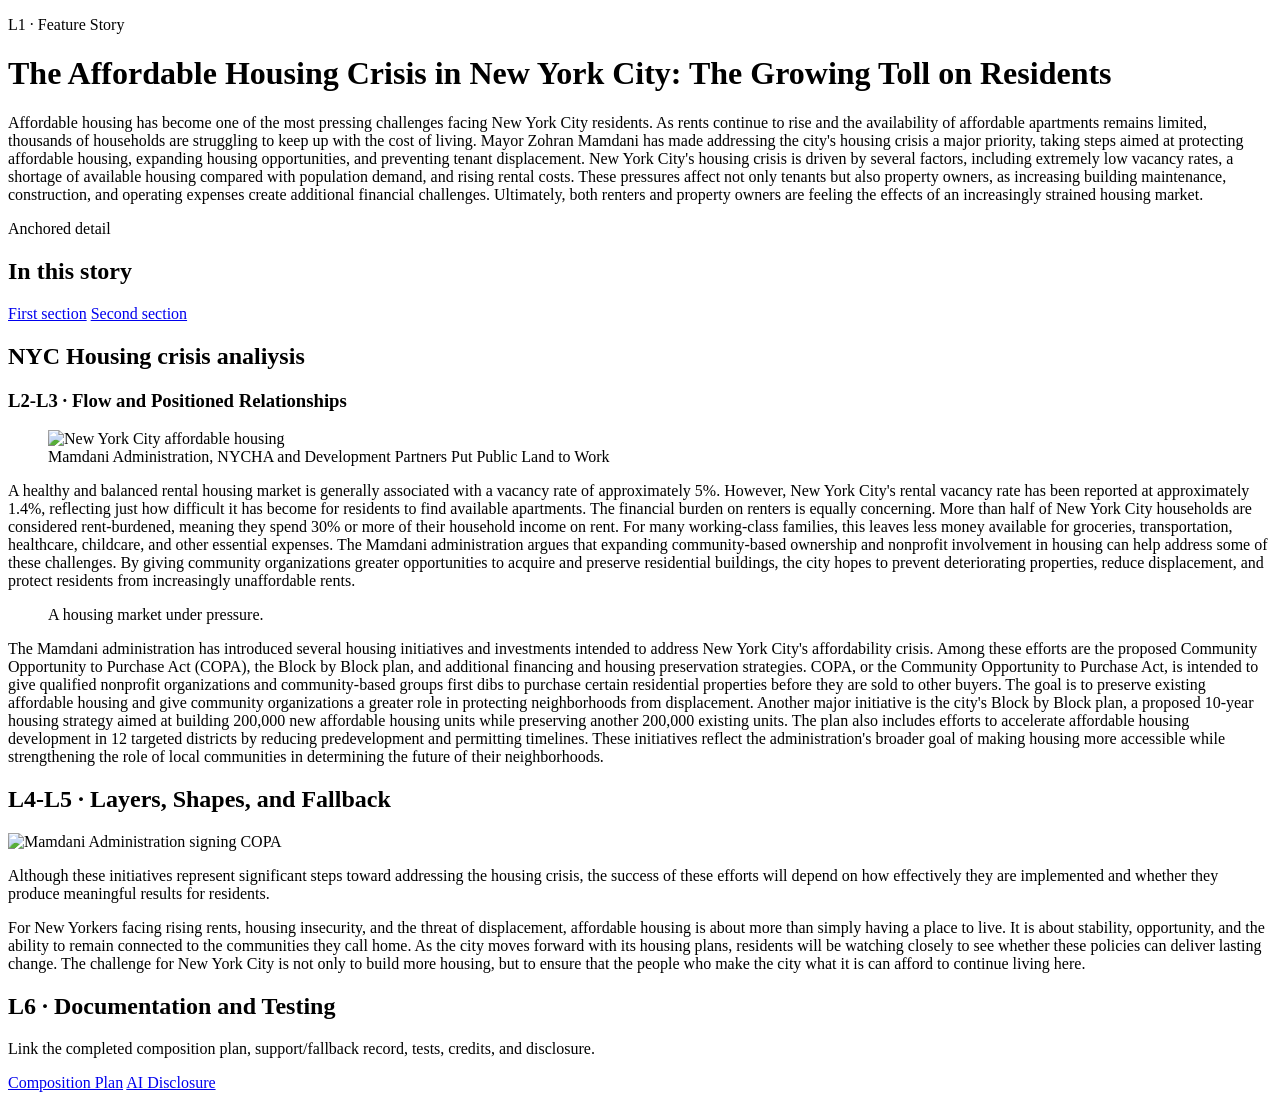
==== index.html @ 09a3475d "index.html replaced placeholder content" ====
<!doctype html>
<html lang="en">
    <head>
        <meta charset="utf-8">
        <meta name="viewport" content="width=device-width,initial-scale=1">
        <title>Layered Feature Story</title>
        <link rel="stylesheet" href="styles.css">
    </head>
    <body>
        <header class="feature-header">
            <p class="eyebrow">L1 · Feature Story</p>
            <h1>The Affordable Housing Crisis in New York City: The Growing Toll on Residents
</h1>
            <p class="lede">Affordable housing has become one of the most pressing challenges facing New York City residents. As rents continue to rise and the availability of affordable apartments remains limited, thousands of households are struggling to keep up with the cost of living. Mayor Zohran Mamdani has made addressing the city's housing crisis a major priority, taking steps aimed at protecting affordable housing, expanding housing opportunities, and preventing tenant displacement.
New York City's housing crisis is driven by several factors, including extremely low vacancy rates, a shortage of available housing compared with population demand, and rising rental costs. These pressures affect not only tenants but also property owners, as increasing building maintenance, construction, and operating expenses create additional financial challenges. Ultimately, both renters and property owners are feeling the effects of an increasingly strained housing market.
</p>
            <span class="issue-badge">Anchored detail</span>
        </header>
        <main>
            <aside class="story-guide">
                <h2>In this story</h2>
                <a href="#section-one">First section</a>
                <a href="#section-two">Second section</a>
            </aside>
            <article>
                <section id="section-one">
                    <h2> NYC Housing crisis analiysis</h2>
                    <section id="section-one">
                    <h3>L2-L3 · Flow and Positioned Relationships</h2>
                    <figure class="feature-figure">
                        <img src="sol-on-park-1.jpeg"  alt="New York City affordable housing" width="890" height="701">
                        <figcaption>Mamdani Administration, NYCHA and Development Partners Put Public Land to Work</figcaption>
                    </figure>
                    <p> A healthy and balanced rental housing market is generally associated with a vacancy rate of approximately 5%. However, New York City's rental vacancy rate has been reported at approximately 1.4%, reflecting just how difficult it has become for residents to find available apartments.
The financial burden on renters is equally concerning. More than half of New York City households are considered rent-burdened, meaning they spend 30% or more of their household income on rent. For many working-class families, this leaves less money available for groceries, transportation, healthcare, childcare, and other essential expenses.
The Mamdani administration argues that expanding community-based ownership and nonprofit involvement in housing can help address some of these challenges. By giving community organizations greater opportunities to acquire and preserve residential buildings, the city hopes to prevent deteriorating properties, reduce displacement, and protect residents from increasingly unaffordable rents.
</p>
                    <blockquote class="pull-quote">A housing market under pressure.</blockquote>
                    <p>The Mamdani administration has introduced several housing initiatives and investments intended to address New York City's affordability crisis. Among these efforts are the proposed Community Opportunity to Purchase Act (COPA), the Block by Block plan, and additional financing and housing preservation strategies.
COPA, or the Community Opportunity to Purchase Act, is intended to give qualified nonprofit organizations and community-based groups first dibs to purchase certain residential properties before they are sold to other buyers. The goal is to preserve existing affordable housing and give community organizations a greater role in protecting neighborhoods from displacement.
Another major initiative is the city's Block by Block plan, a proposed 10-year housing strategy aimed at building 200,000 new affordable housing units while preserving another 200,000 existing units. The plan also includes efforts to accelerate affordable housing development in 12 targeted districts by reducing predevelopment and permitting timelines.
These initiatives reflect the administration's broader goal of making housing more accessible while strengthening the role of local communities in determining the future of their neighborhoods.
</p>
                </section>
                <section id="section-two">
                    <h2>L4-L5 · Layers, Shapes, and Fallback</h2>
                    <img class="shape-portrait" src="mamdani.webp" alt="Mamdani Administration signing COPA" width="600" height="600">
                    <p>Although these initiatives represent significant steps toward addressing the housing crisis, the success of these efforts will depend on how effectively they are implemented and whether they produce meaningful results for residents.
</p>
                    <p>For New Yorkers facing rising rents, housing insecurity, and the threat of displacement, affordable housing is about more than simply having a place to live. It is about stability, opportunity, and the ability to remain connected to the communities they call home.
As the city moves forward with its housing plans, residents will be watching closely to see whether these policies can deliver lasting change. The challenge for New York City is not only to build more housing, but to ensure that the people who make the city what it is can afford to continue living here.
</p>
                </section>
            </article>
            <section class="documentation">
                <h2>L6 · Documentation and Testing</h2>
                <p>Link the completed composition plan, support/fallback record, tests, credits, and disclosure.</p>
           <a href="composition-plan.html">Composition Plan</a>
           <a href="AI-disclosure.txt"> AI Disclosure</a>
            </section>
        </main>
    </body>
    </html>
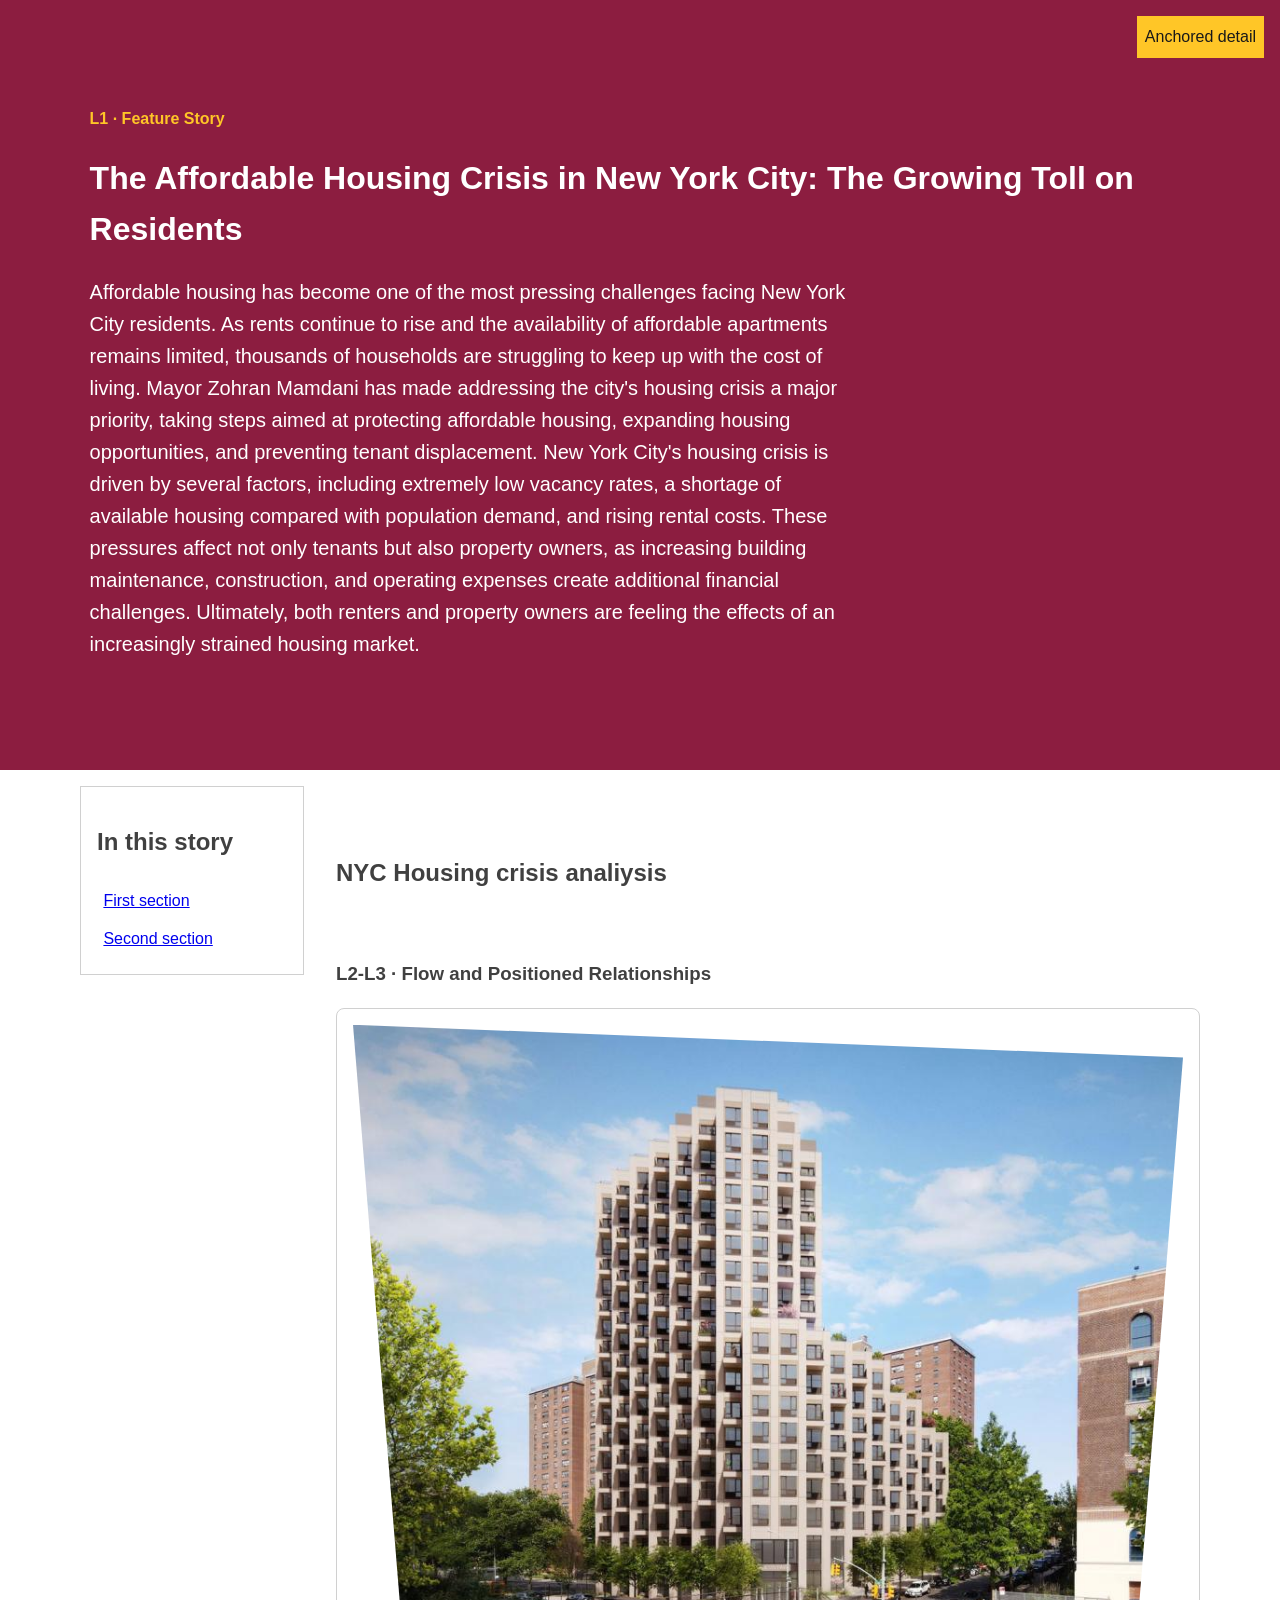
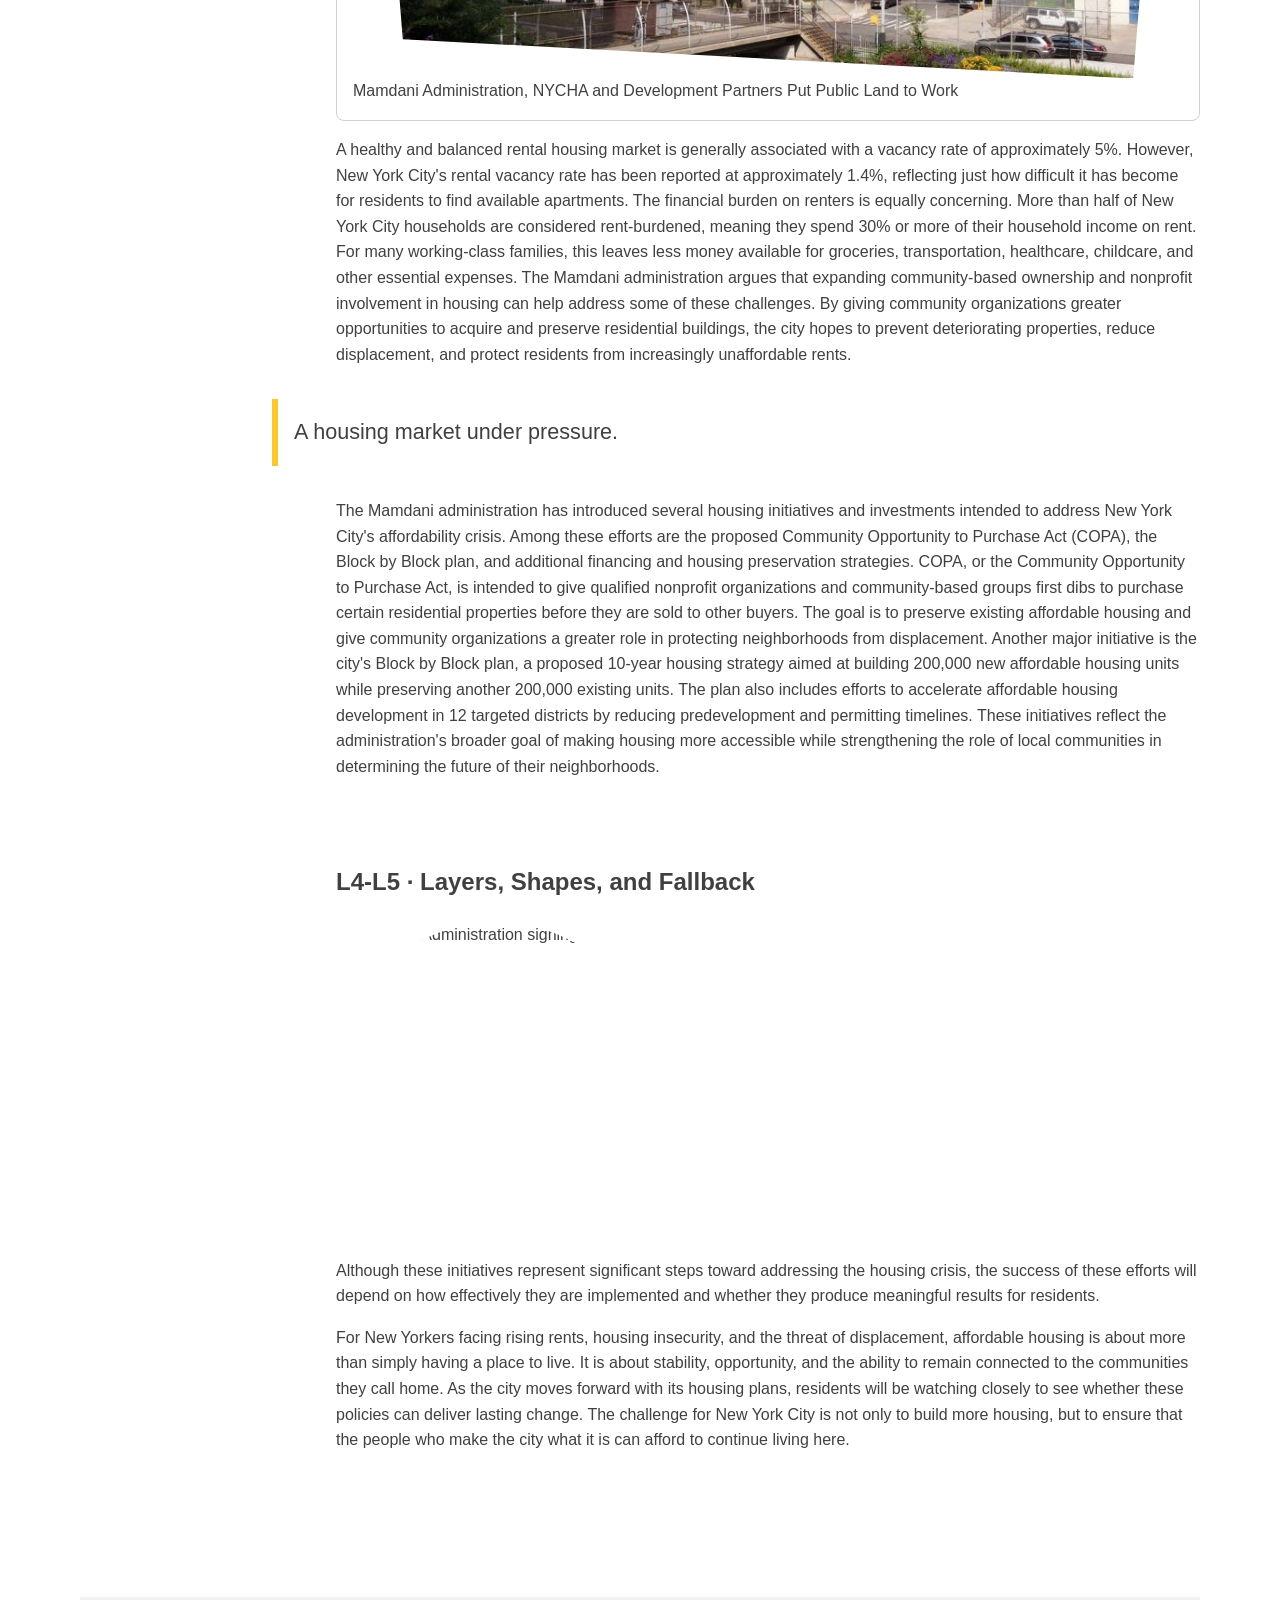
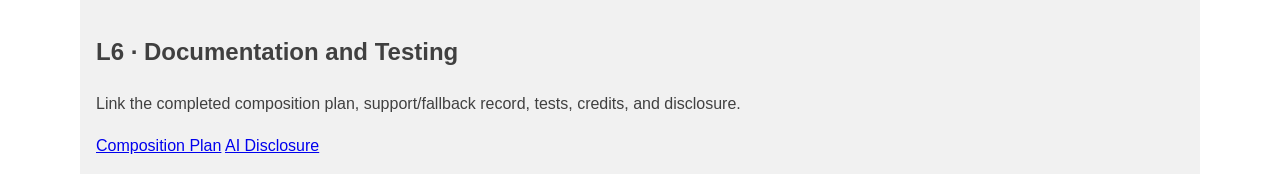
==== commit 3ca508d7: "Fix img tag syntax in index.html" ====
--- a/index.html
+++ b/index.html
@@ -44,7 +44,7 @@
                 </section>
                 <section id="section-two">
                     <h2>L4-L5 · Layers, Shapes, and Fallback</h2>
-                    <img class="shape-portrait" src="mamdani.webp" alt="Mamdani Administration signing COPA" width="600" height="600">
+                    <img class="shape-portrait" src=""mamdani.webp" alt="Mamdani Administration signing COPA" width="600" height="600">
                     <p>Although these initiatives represent significant steps toward addressing the housing crisis, the success of these efforts will depend on how effectively they are implemented and whether they produce meaningful results for residents.
 </p>
                     <p>For New Yorkers facing rising rents, housing insecurity, and the threat of displacement, affordable housing is about more than simply having a place to live. It is about stability, opportunity, and the ability to remain connected to the communities they call home.
@@ -60,4 +60,4 @@
             </section>
         </main>
     </body>
-    </html>+    </html>
--- a/styles.css
+++ b/styles.css
@@ -0,0 +1,127 @@
+:root{
+    --color-text:#404040;
+    --color-surface:#fff;
+    --color-action:#8c1d40;
+    --color-accent:#ffc627;
+    --color-border:#d0d0d0;
+    --color-muted:#5c6670;
+    --space-3:1rem;
+    --radius:.5rem;
+    --measure:68ch;
+    --layer-base:0;
+    --layer-raised:10;
+    --layer-sticky:20;
+    --layer-overlay:30;
+}
+*,*::before,*::after{
+    box-sizing:border-box;
+}
+html{
+    scroll-behavior:smooth;
+}
+body{
+    margin:0;
+    color:var(--color-text);
+    background:var(--color-surface);
+    font-family:Arial,sans-serif;
+    line-height:1.6;
+}
+.feature-header{
+    position:relative;
+    padding:clamp(2rem,7vw,6rem);
+    background:var(--color-action);
+    color:#fff;
+}
+.eyebrow{
+    color:var(--color-accent);
+    font-weight:700;
+}
+.lede{
+    max-width:var(--measure);
+    font-size:1.25rem;
+}
+.issue-badge{
+    position:absolute;
+    inset-block-start:1rem;
+    inset-inline-end:1rem;
+    padding:.5rem;
+    background:var(--color-accent);
+    color:#191919;
+}
+main{
+    display:grid;
+    gap:2rem;
+    max-width:72rem;
+    margin:auto;
+    padding:var(--space-3);
+}
+article{
+    min-width:0;
+}
+article section{
+    display:flow-root;
+    margin-block:3rem;
+    scroll-margin-block-start:6rem;
+}
+.story-guide{
+    align-self:start;
+    padding:1rem;
+    border:1px solid var(--color-border);
+}
+.story-guide a{
+    display:block;
+    padding:.4rem;
+}
+.feature-figure{
+    position:sticky;
+    margin:0;
+    padding:1rem;
+    border:1px solid var(--color-border);
+    border-radius:var(--radius);
+}
+img{
+    display:block;
+    max-width:100%;
+    height:auto;
+}
+.pull-quote{
+    margin:2rem 0;
+    padding:1rem;
+    border-inline-start:.4rem solid var(--color-accent);
+    font-size:1.35rem;
+}
+.shape-portrait{
+    width:min(45%,20rem);
+    margin:0 1rem 1rem 0;
+    border-radius:50%;
+}
+.documentation{
+    grid-column:1/-1;
+    padding:1rem;
+    background:#f1f1f1;
+}
+@media (min-width:52rem){
+    main{
+        grid-template-columns:14rem 1fr;
+    }
+    .story-guide{
+        position:sticky;
+        inset-block-start:1rem;
+        z-index:var(--layer-sticky);
+    }
+    .pull-quote{
+        position:relative;
+        z-index:var(--layer-raised);
+        margin-inline-start:-4rem;
+        background:var(--color-surface);;
+    }
+        
+    }
+    @supports (clip-path:polygon(0 0)){
+        .feature-figure img{
+            clip-path:polygon(0 0,100% 5%,94% 100%,6% 94%);}
+        }
+        :focus-visible{
+            outline:.2rem solid var(--color-accent);
+            outline-offset:.2rem;
+        }
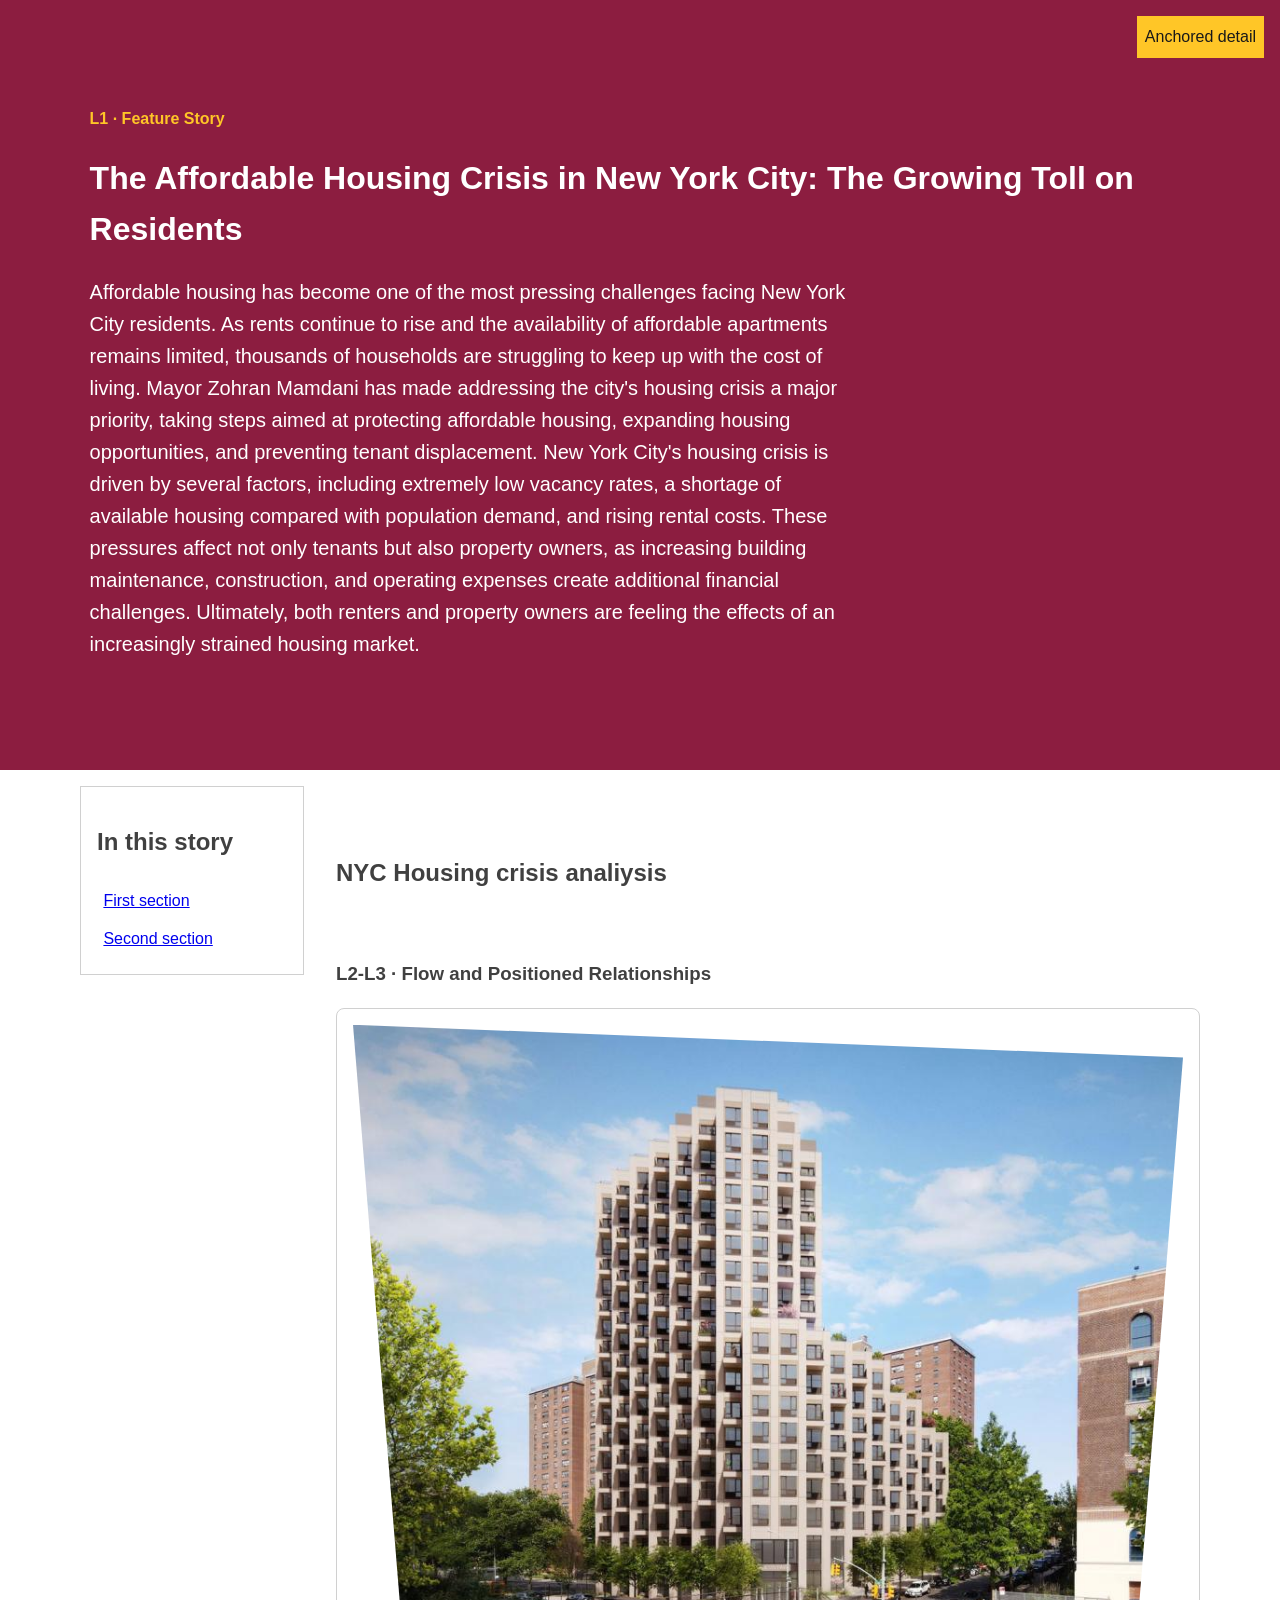
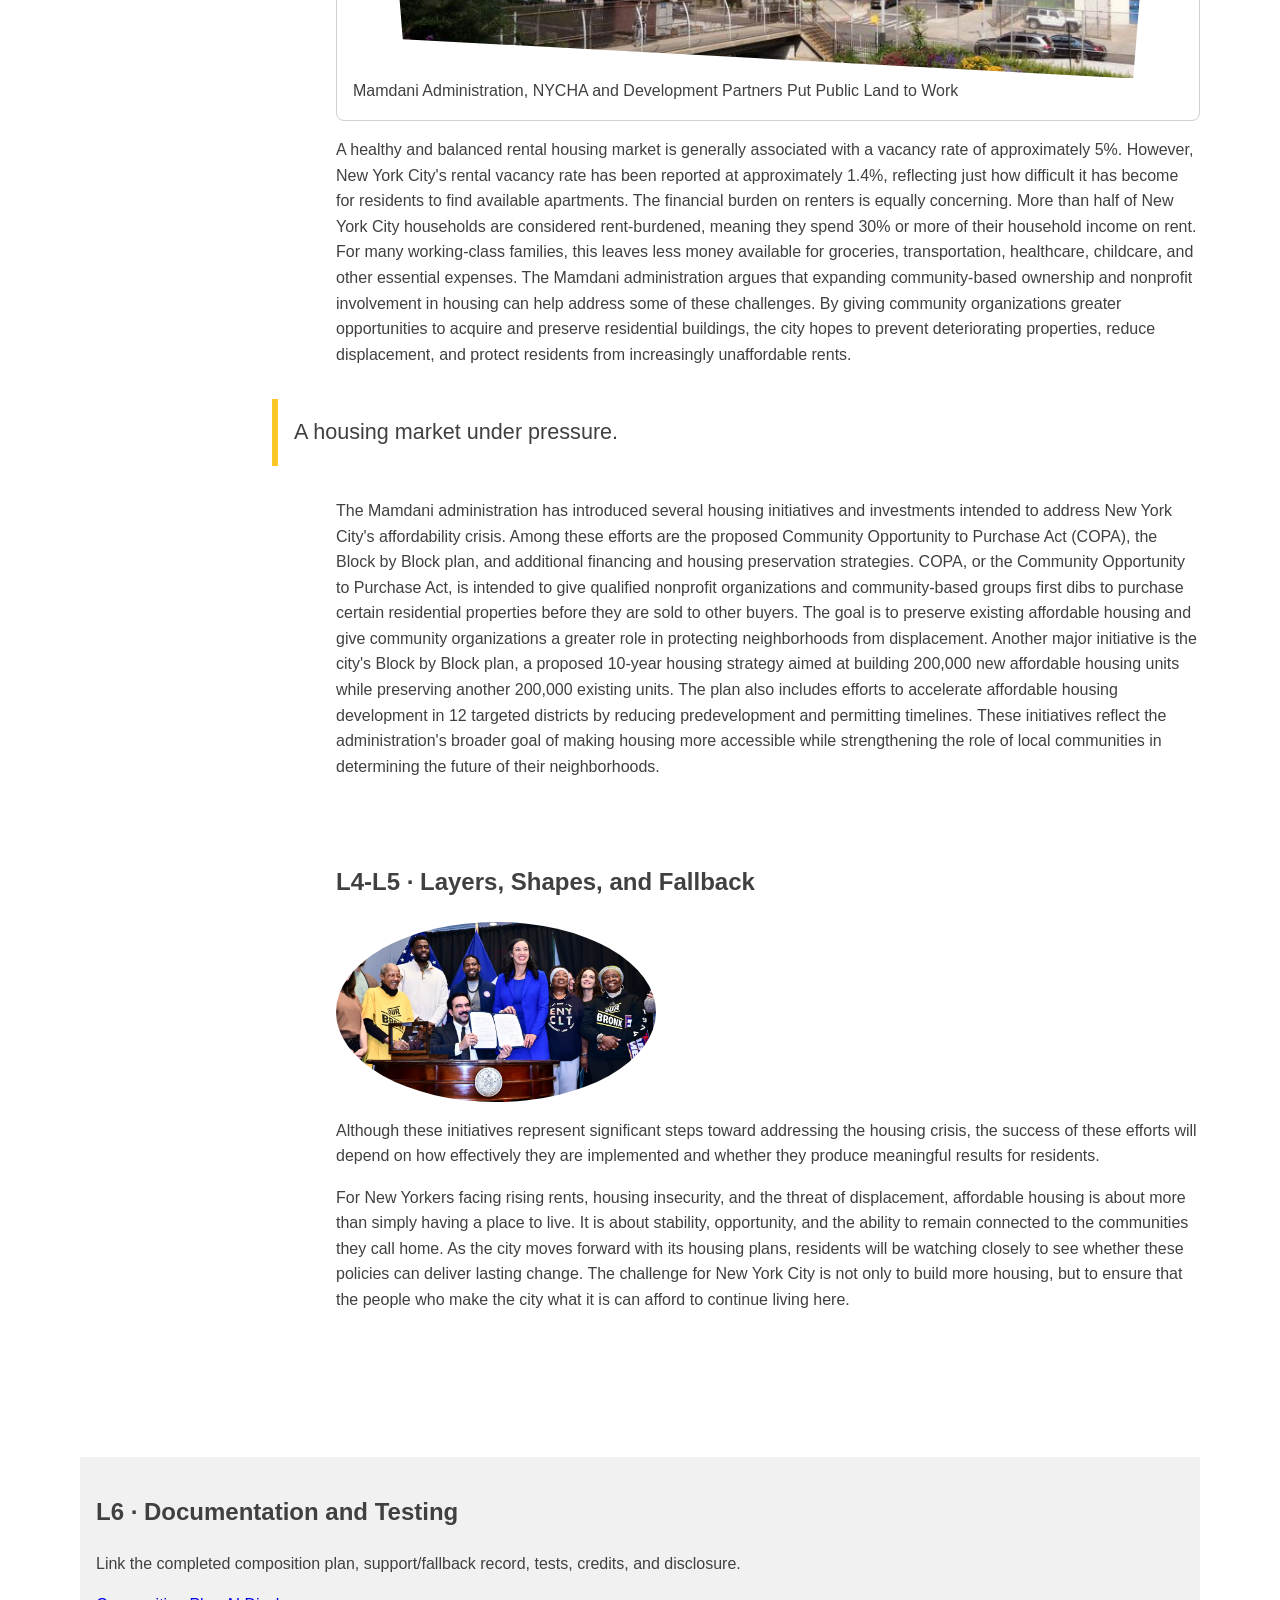
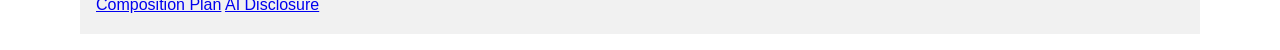
==== commit 6515dbcc: "Fix image tag formatting in index.html" ====
--- a/index.html
+++ b/index.html
@@ -44,7 +44,7 @@
                 </section>
                 <section id="section-two">
                     <h2>L4-L5 · Layers, Shapes, and Fallback</h2>
-                    <img class="shape-portrait" src=""mamdani.webp" alt="Mamdani Administration signing COPA" width="600" height="600">
+                    <img class="shape-portrait" src="mamdani.webp" alt="Mamdani Administration signing COPA" width="600" height="600">
                     <p>Although these initiatives represent significant steps toward addressing the housing crisis, the success of these efforts will depend on how effectively they are implemented and whether they produce meaningful results for residents.
 </p>
                     <p>For New Yorkers facing rising rents, housing insecurity, and the threat of displacement, affordable housing is about more than simply having a place to live. It is about stability, opportunity, and the ability to remain connected to the communities they call home.
